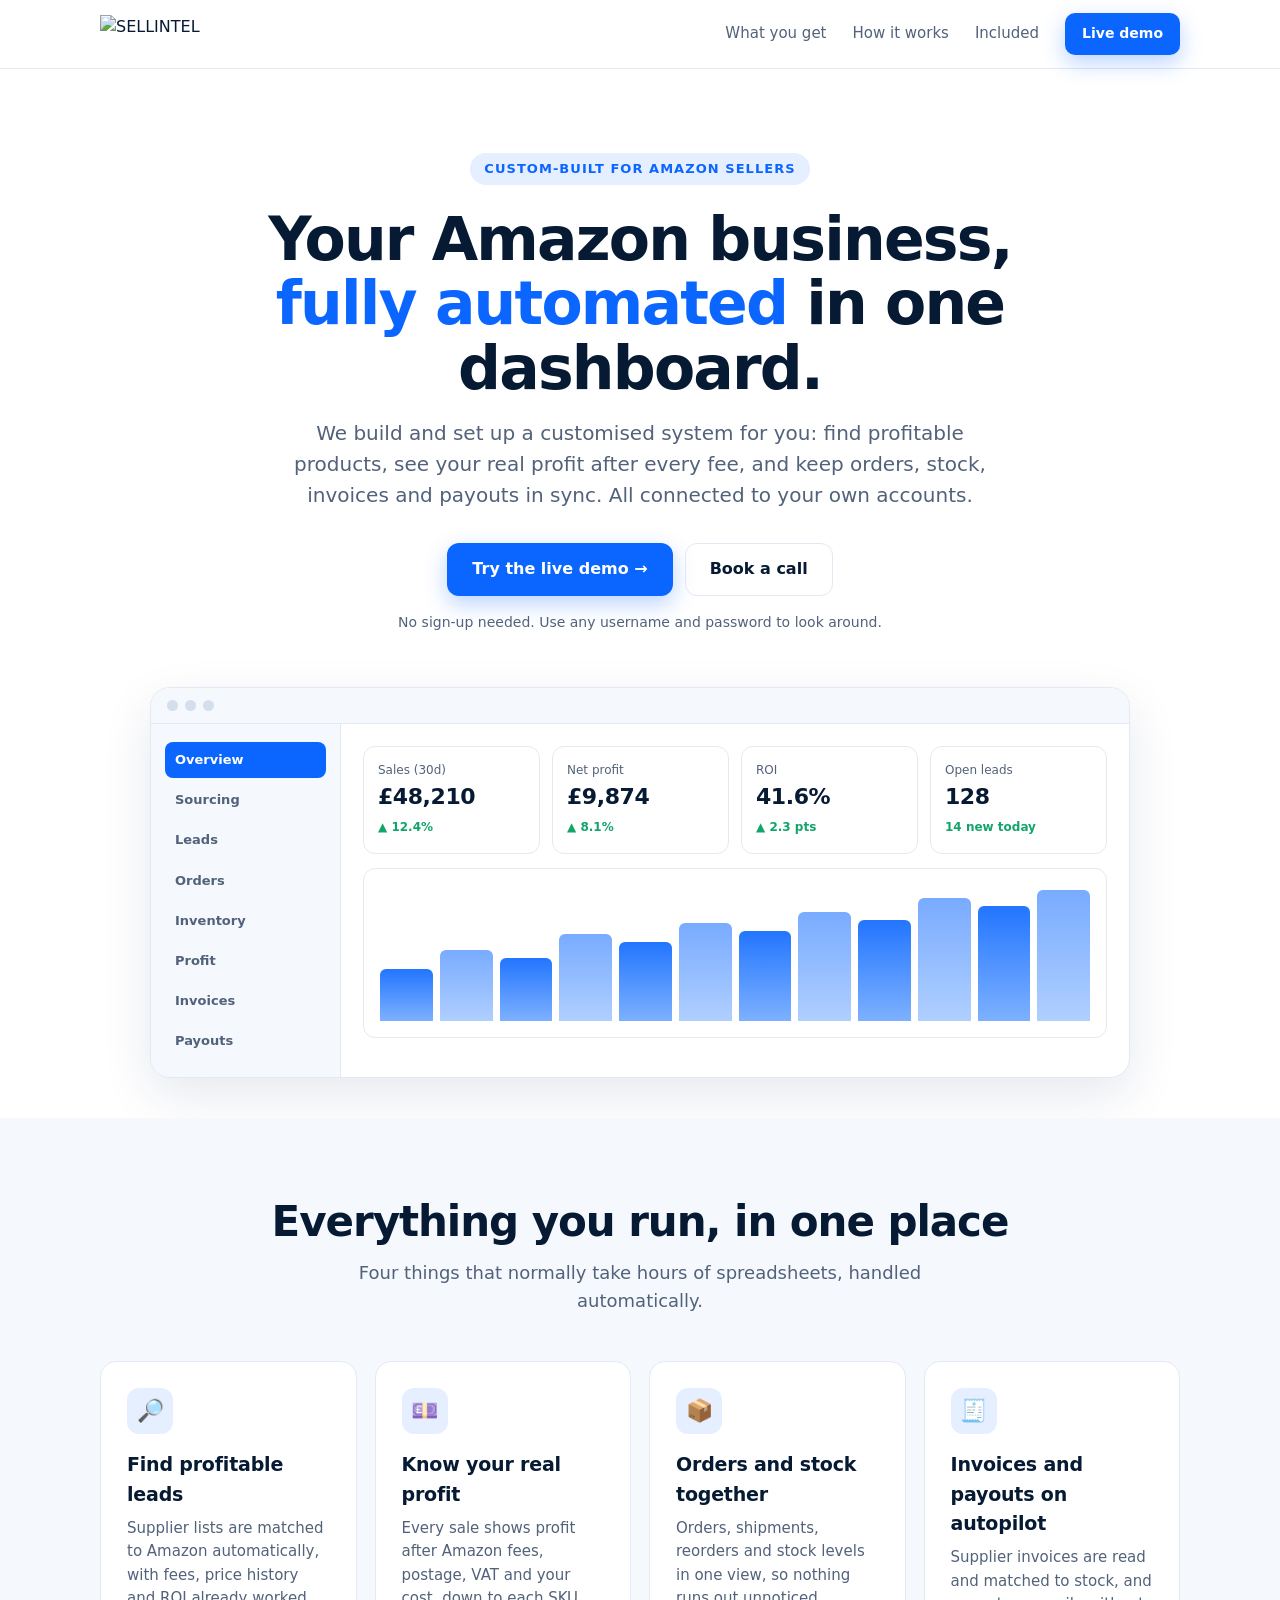
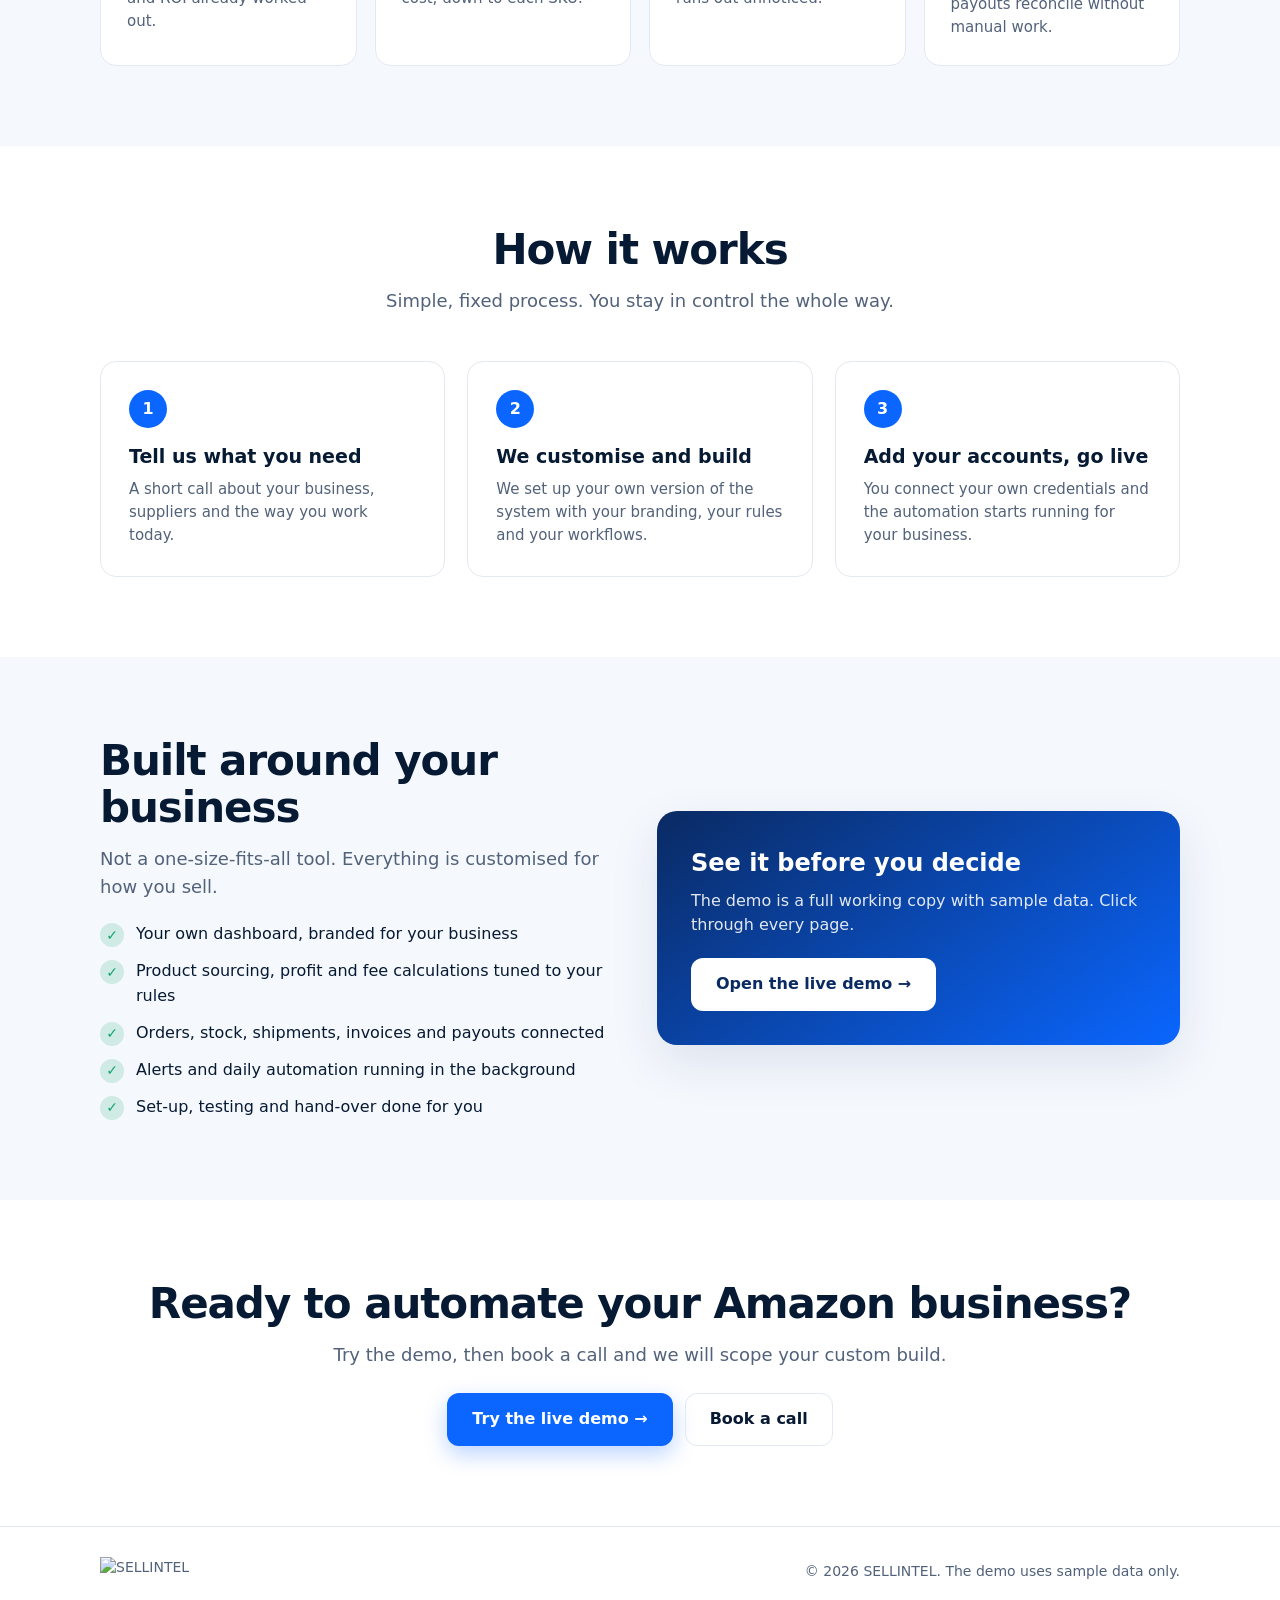
==== site/index.html @ 7b86ae95 "SELLINTEL demo site: landing page, sign-in and sample-data dashboard Static site (publish dir: site)" ====
<!doctype html>
<html lang="en">
<head>
<meta charset="UTF-8" />
<meta name="viewport" content="width=device-width, initial-scale=1" />
<title>SELLINTEL | Custom Amazon seller automation, built for you</title>
<meta name="description" content="We build a customised Amazon seller dashboard for your business: sourcing, real profit, orders, stock, invoices and payouts in one place. Try the live demo." />
<link rel="icon" href="/favicon-32.png" sizes="32x32" type="image/png" />
<link rel="apple-touch-icon" href="/icon-192.png" />
<style>
:root{
  --bg:#ffffff; --soft:#f5f8fd; --ink:#071a33; --muted:#52627a; --line:#e3e9f3;
  --accent:#0a66ff; --accent-d:#0850cc; --good:#12a46b; --card:#ffffff;
  --radius:16px; --shadow:0 18px 50px rgba(10,40,100,.10);
}
@media (prefers-color-scheme:dark){:root:not([data-theme=light]){--bg:#060d1a;--soft:#0b1628;--ink:#eef3fb;--muted:#9fb0c8;--line:#1a2a44;--card:#0c1a2f;--shadow:0 18px 50px rgba(0,0,0,.45)}}
*{box-sizing:border-box} html{scroll-behavior:smooth}
body{margin:0;background:var(--bg);color:var(--ink);font-family:Inter,system-ui,-apple-system,"Segoe UI",Roboto,sans-serif;line-height:1.55;-webkit-font-smoothing:antialiased}
a{color:inherit;text-decoration:none}
.wrap{max-width:1120px;margin:0 auto;padding:0 20px}
header{position:sticky;top:0;z-index:20;background:color-mix(in srgb,var(--bg) 88%,transparent);backdrop-filter:blur(12px);border-bottom:1px solid var(--line)}
.nav{display:flex;align-items:center;justify-content:space-between;height:68px}
.nav img{height:38px;width:auto;display:block}
.nav-links{display:flex;gap:26px;align-items:center;font-size:15px;color:var(--muted)}
.nav-links a:hover{color:var(--ink)}
.btn{display:inline-flex;align-items:center;justify-content:center;gap:8px;padding:13px 24px;border-radius:12px;font-weight:600;font-size:16px;border:1px solid transparent;cursor:pointer;transition:.18s}
.btn-primary{background:var(--accent);color:#fff;box-shadow:0 8px 22px rgba(10,102,255,.28)}
.btn-primary:hover{background:var(--accent-d);transform:translateY(-1px)}
.btn-ghost{background:transparent;border-color:var(--line);color:var(--ink)}
.btn-ghost:hover{border-color:var(--accent);color:var(--accent)}
.btn-sm{padding:9px 16px;font-size:14px;border-radius:10px}
.hero{padding:84px 0 40px;text-align:center}
.eyebrow{display:inline-block;font-size:13px;font-weight:600;letter-spacing:.08em;text-transform:uppercase;color:var(--accent);background:color-mix(in srgb,var(--accent) 10%,transparent);padding:6px 14px;border-radius:999px}
h1{font-size:clamp(34px,5.6vw,60px);line-height:1.07;letter-spacing:-.03em;margin:22px auto 18px;max-width:880px}
h1 em{font-style:normal;color:var(--accent)}
.sub{font-size:clamp(17px,2vw,20px);color:var(--muted);max-width:720px;margin:0 auto 32px}
.cta{display:flex;gap:12px;justify-content:center;flex-wrap:wrap}
.fine{font-size:14px;color:var(--muted);margin-top:16px}
/* dashboard mock */
.preview{margin:54px auto 0;max-width:980px;border-radius:20px;border:1px solid var(--line);background:var(--card);box-shadow:var(--shadow);overflow:hidden;text-align:left}
.pv-bar{display:flex;gap:7px;padding:12px 16px;border-bottom:1px solid var(--line);background:var(--soft)}
.pv-bar i{width:11px;height:11px;border-radius:50%;background:#d5deec;display:block}
.pv{display:grid;grid-template-columns:190px 1fr}
.pv-side{padding:18px 14px;border-right:1px solid var(--line);background:var(--soft);font-size:13px;color:var(--muted);display:flex;flex-direction:column;gap:4px}
.pv-side b{padding:8px 10px;border-radius:8px;font-weight:600}
.pv-side b.on{background:var(--accent);color:#fff}
.pv-main{padding:22px}
.kpis{display:grid;grid-template-columns:repeat(4,1fr);gap:12px}
.kpi{border:1px solid var(--line);border-radius:12px;padding:14px}
.kpi small{color:var(--muted);font-size:12px;display:block}
.kpi strong{font-size:22px;letter-spacing:-.02em}
.kpi span{font-size:12px;color:var(--good);font-weight:600}
.chart{margin-top:14px;border:1px solid var(--line);border-radius:12px;padding:16px;height:170px;display:flex;align-items:flex-end;gap:7px}
.chart i{flex:1;border-radius:6px 6px 0 0;background:linear-gradient(180deg,var(--accent),#6fa8ff);opacity:.9}
.chart i:nth-child(even){opacity:.55}
section{padding:80px 0}
.soft{background:var(--soft)}
h2{font-size:clamp(28px,3.8vw,42px);letter-spacing:-.025em;line-height:1.12;margin:0 0 14px;text-align:center}
.lead{text-align:center;color:var(--muted);font-size:18px;max-width:640px;margin:0 auto 46px}
.cards{display:grid;grid-template-columns:repeat(4,1fr);gap:18px}
.card{background:var(--card);border:1px solid var(--line);border-radius:var(--radius);padding:26px;transition:.2s}
.card:hover{transform:translateY(-3px);box-shadow:var(--shadow)}
.ico{width:46px;height:46px;border-radius:12px;display:grid;place-items:center;font-size:22px;margin-bottom:16px;background:color-mix(in srgb,var(--accent) 10%,transparent)}
.card h3{margin:0 0 8px;font-size:19px;letter-spacing:-.01em}
.card p{margin:0;color:var(--muted);font-size:15px}
.steps{display:grid;grid-template-columns:repeat(3,1fr);gap:22px;counter-reset:s}
.step{position:relative;padding:28px;border-radius:var(--radius);background:var(--card);border:1px solid var(--line)}
.step:before{counter-increment:s;content:counter(s);display:grid;place-items:center;width:38px;height:38px;border-radius:50%;background:var(--accent);color:#fff;font-weight:700;margin-bottom:14px}
.step h3{margin:0 0 6px;font-size:19px}.step p{margin:0;color:var(--muted);font-size:15px}
.incl{display:grid;grid-template-columns:1fr 1fr;gap:34px;align-items:center}
.incl h2{text-align:left}
.incl .lead{text-align:left;margin:0 0 22px}
.list{list-style:none;margin:0;padding:0;display:grid;gap:12px}
.list li{display:flex;gap:12px;align-items:flex-start;font-size:16px}
.list li:before{content:"✓";flex:none;width:24px;height:24px;border-radius:50%;display:grid;place-items:center;background:color-mix(in srgb,var(--good) 16%,transparent);color:var(--good);font-weight:800;font-size:14px;margin-top:1px}
.panel{border-radius:20px;padding:34px;background:linear-gradient(145deg,#0a2a63,#0a66ff);color:#fff;box-shadow:var(--shadow)}
.panel h3{margin:0 0 6px;font-size:24px}.panel p{margin:0 0 20px;opacity:.88}
.panel .btn{background:#fff;color:#0a2a63}
.final{text-align:center}
.final .cta{margin-top:24px}
footer{border-top:1px solid var(--line);padding:30px 0;color:var(--muted);font-size:14px}
.foot{display:flex;justify-content:space-between;align-items:center;gap:16px;flex-wrap:wrap}
.foot img{height:30px}
@media(max-width:900px){.cards{grid-template-columns:1fr 1fr}.steps{grid-template-columns:1fr}.incl{grid-template-columns:1fr}.incl h2,.incl .lead{text-align:center}}
@media(max-width:640px){
  .nav-links a.hide-m{display:none}.nav img{height:32px}
  .hero{padding:52px 0 24px}.cards{grid-template-columns:1fr}
  .pv{grid-template-columns:1fr}.pv-side{display:none}.kpis{grid-template-columns:1fr 1fr}
  section{padding:56px 0}.btn{width:100%}.cta{flex-direction:column}
}
</style>
</head>
<body>
<header>
  <div class="wrap nav">
    <a href="#top" aria-label="SELLINTEL home"><img src="/assets/sellintel-logo.png" alt="SELLINTEL" /></a>
    <nav class="nav-links">
      <a class="hide-m" href="#features">What you get</a>
      <a class="hide-m" href="#how">How it works</a>
      <a class="hide-m" href="#included">Included</a>
      <a class="btn btn-primary btn-sm" href="/signin">Live demo</a>
    </nav>
  </div>
</header>

<main id="top">
<div class="wrap hero">
  <span class="eyebrow">Custom-built for Amazon sellers</span>
  <h1>Your Amazon business, <em>fully automated</em> in one dashboard.</h1>
  <p class="sub">We build and set up a customised system for you: find profitable products, see your real profit after every fee, and keep orders, stock, invoices and payouts in sync. All connected to your own accounts.</p>
  <div class="cta">
    <a class="btn btn-primary" href="/signin">Try the live demo →</a>
    <a class="btn btn-ghost" href="#contact">Book a call</a>
  </div>
  <p class="fine">No sign-up needed. Use any username and password to look around.</p>

  <div class="preview" aria-label="Dashboard preview">
    <div class="pv-bar"><i></i><i></i><i></i></div>
    <div class="pv">
      <div class="pv-side"><b class="on">Overview</b><b>Sourcing</b><b>Leads</b><b>Orders</b><b>Inventory</b><b>Profit</b><b>Invoices</b><b>Payouts</b></div>
      <div class="pv-main">
        <div class="kpis">
          <div class="kpi"><small>Sales (30d)</small><strong>£48,210</strong><br><span>▲ 12.4%</span></div>
          <div class="kpi"><small>Net profit</small><strong>£9,874</strong><br><span>▲ 8.1%</span></div>
          <div class="kpi"><small>ROI</small><strong>41.6%</strong><br><span>▲ 2.3 pts</span></div>
          <div class="kpi"><small>Open leads</small><strong>128</strong><br><span>14 new today</span></div>
        </div>
        <div class="chart" aria-hidden="true"><i style="height:38%"></i><i style="height:52%"></i><i style="height:46%"></i><i style="height:64%"></i><i style="height:58%"></i><i style="height:72%"></i><i style="height:66%"></i><i style="height:80%"></i><i style="height:74%"></i><i style="height:90%"></i><i style="height:84%"></i><i style="height:96%"></i></div>
      </div>
    </div>
  </div>
</div>

<section id="features" class="soft">
  <div class="wrap">
    <h2>Everything you run, in one place</h2>
    <p class="lead">Four things that normally take hours of spreadsheets, handled automatically.</p>
    <div class="cards">
      <div class="card"><div class="ico">🔎</div><h3>Find profitable leads</h3><p>Supplier lists are matched to Amazon automatically, with fees, price history and ROI already worked out.</p></div>
      <div class="card"><div class="ico">💷</div><h3>Know your real profit</h3><p>Every sale shows profit after Amazon fees, postage, VAT and your cost, down to each SKU.</p></div>
      <div class="card"><div class="ico">📦</div><h3>Orders and stock together</h3><p>Orders, shipments, reorders and stock levels in one view, so nothing runs out unnoticed.</p></div>
      <div class="card"><div class="ico">🧾</div><h3>Invoices and payouts on autopilot</h3><p>Supplier invoices are read and matched to stock, and payouts reconcile without manual work.</p></div>
    </div>
  </div>
</section>

<section id="how">
  <div class="wrap">
    <h2>How it works</h2>
    <p class="lead">Simple, fixed process. You stay in control the whole way.</p>
    <div class="steps">
      <div class="step"><h3>Tell us what you need</h3><p>A short call about your business, suppliers and the way you work today.</p></div>
      <div class="step"><h3>We customise and build</h3><p>We set up your own version of the system with your branding, your rules and your workflows.</p></div>
      <div class="step"><h3>Add your accounts, go live</h3><p>You connect your own credentials and the automation starts running for your business.</p></div>
    </div>
  </div>
</section>

<section id="included" class="soft">
  <div class="wrap incl">
    <div>
      <h2>Built around your business</h2>
      <p class="lead">Not a one-size-fits-all tool. Everything is customised for how you sell.</p>
      <ul class="list">
        <li>Your own dashboard, branded for your business</li>
        <li>Product sourcing, profit and fee calculations tuned to your rules</li>
        <li>Orders, stock, shipments, invoices and payouts connected</li>
        <li>Alerts and daily automation running in the background</li>
        <li>Set-up, testing and hand-over done for you</li>
      </ul>
    </div>
    <div class="panel" id="contact">
      <h3>See it before you decide</h3>
      <p>The demo is a full working copy with sample data. Click through every page.</p>
      <a class="btn" href="/signin">Open the live demo →</a>
    </div>
  </div>
</section>

<section class="final">
  <div class="wrap">
    <h2>Ready to automate your Amazon business?</h2>
    <p class="lead" style="margin-bottom:0">Try the demo, then book a call and we will scope your custom build.</p>
    <div class="cta">
      <a class="btn btn-primary" href="/signin">Try the live demo →</a>
      <a class="btn btn-ghost" href="mailto:hello@sellintel.example">Book a call</a>
    </div>
  </div>
</section>
</main>

<footer>
  <div class="wrap foot">
    <img src="/assets/sellintel-logo.png" alt="SELLINTEL" />
    <span>© <span id="y"></span> SELLINTEL. The demo uses sample data only.</span>
  </div>
</footer>
<script>document.getElementById('y').textContent=new Date().getFullYear()</script>
</body>
</html>
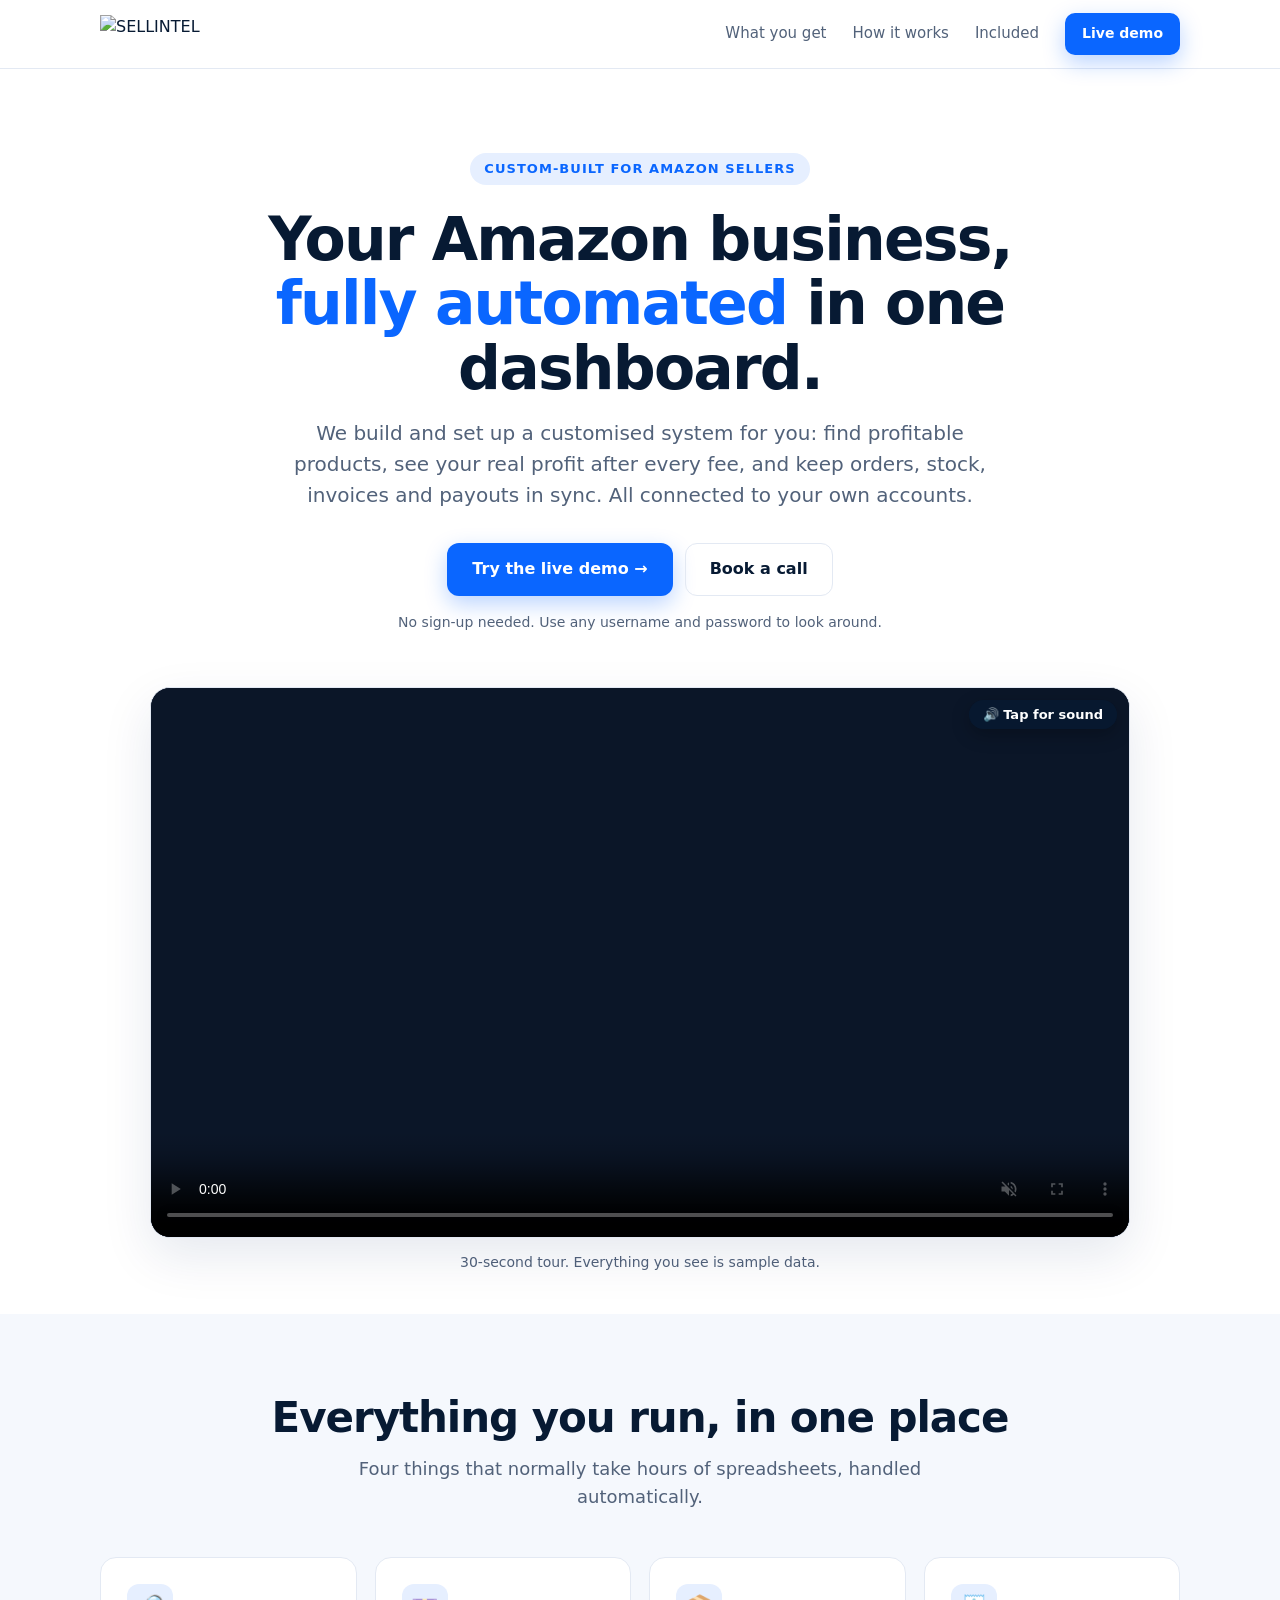
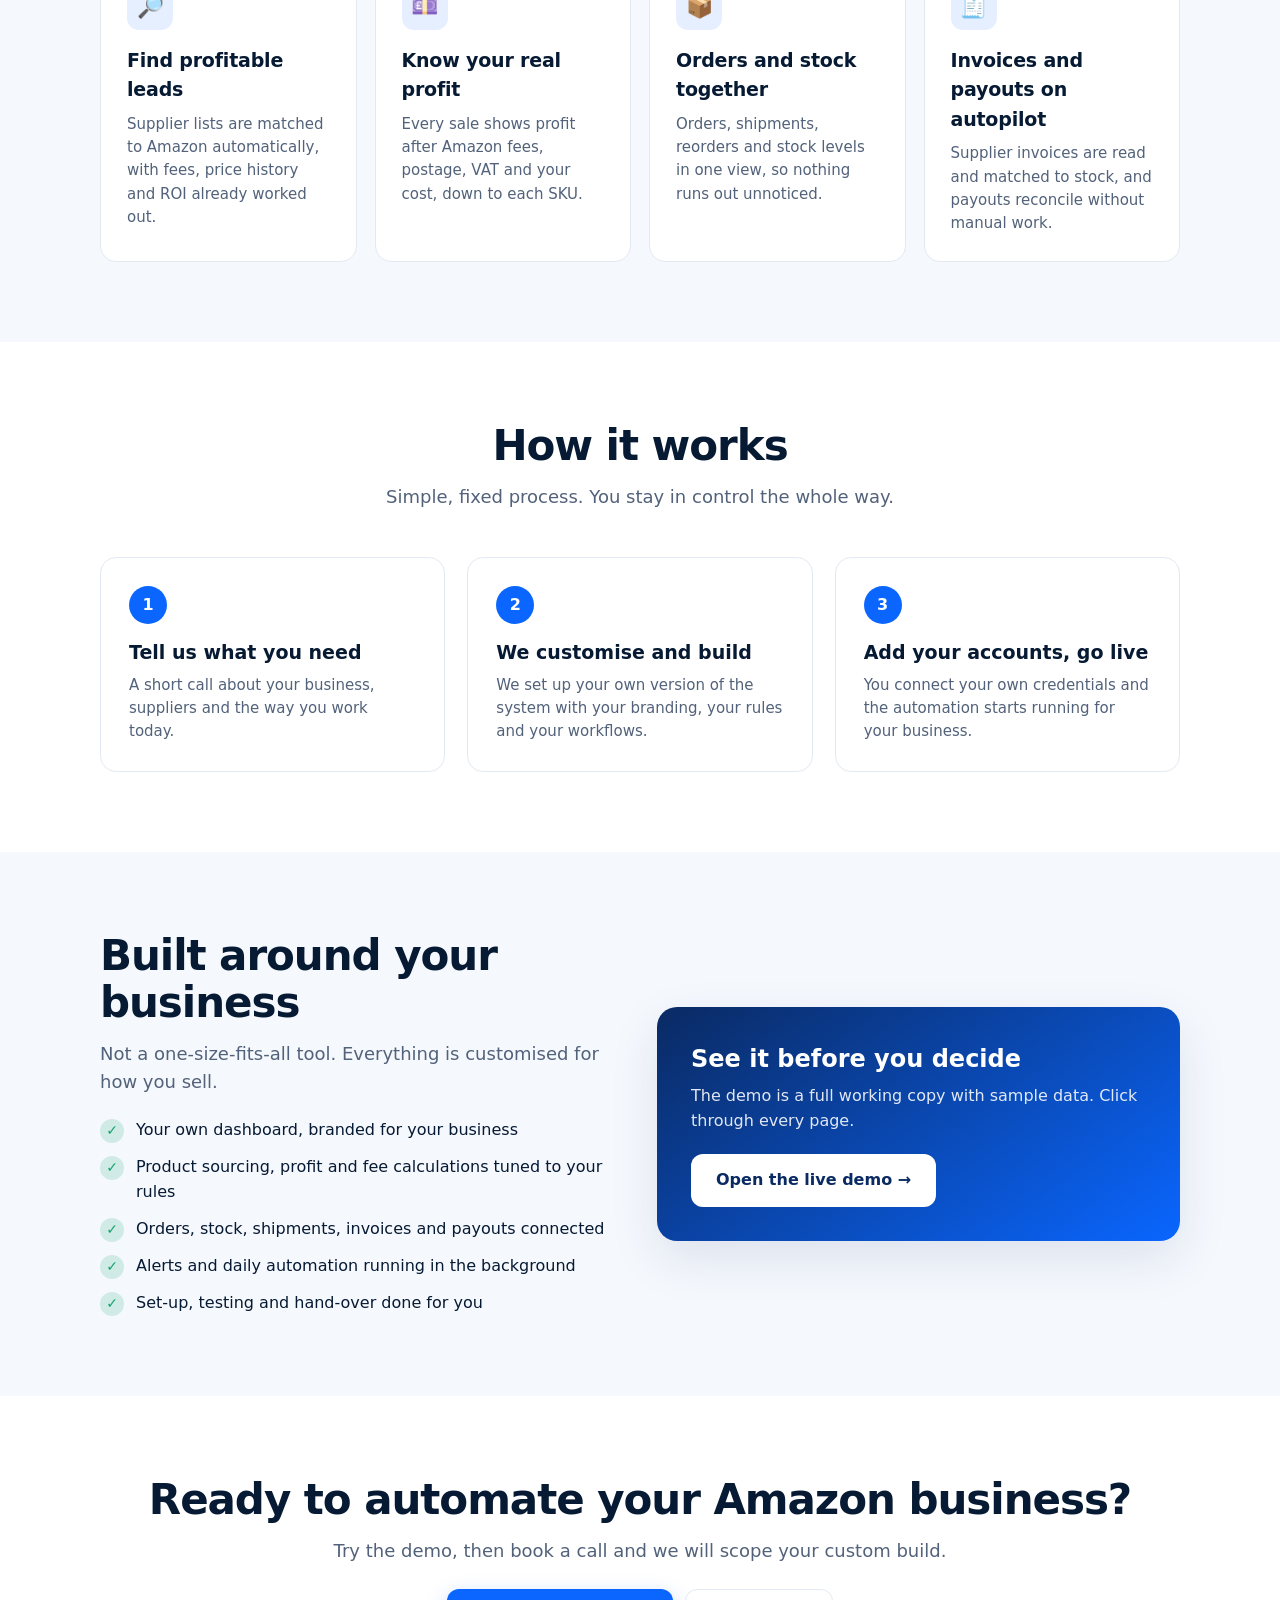
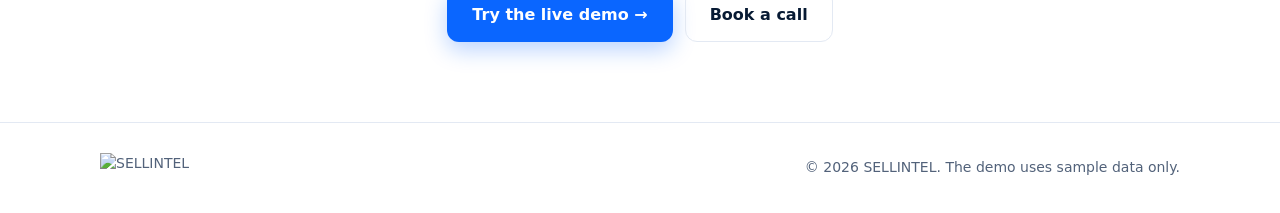
==== commit 2161e007: "SELLINTEL landing: replace CSS dashboard mock with product video (wide + tall), fix hero side gutter" ====
--- a/site/index.html
+++ b/site/index.html
@@ -29,30 +29,21 @@
 .btn-ghost{background:transparent;border-color:var(--line);color:var(--ink)}
 .btn-ghost:hover{border-color:var(--accent);color:var(--accent)}
 .btn-sm{padding:9px 16px;font-size:14px;border-radius:10px}
-.hero{padding:84px 0 40px;text-align:center}
+.hero{padding:84px 20px 40px;text-align:center}
 .eyebrow{display:inline-block;font-size:13px;font-weight:600;letter-spacing:.08em;text-transform:uppercase;color:var(--accent);background:color-mix(in srgb,var(--accent) 10%,transparent);padding:6px 14px;border-radius:999px}
 h1{font-size:clamp(34px,5.6vw,60px);line-height:1.07;letter-spacing:-.03em;margin:22px auto 18px;max-width:880px}
 h1 em{font-style:normal;color:var(--accent)}
 .sub{font-size:clamp(17px,2vw,20px);color:var(--muted);max-width:720px;margin:0 auto 32px}
 .cta{display:flex;gap:12px;justify-content:center;flex-wrap:wrap}
 .fine{font-size:14px;color:var(--muted);margin-top:16px}
-/* dashboard mock */
-.preview{margin:54px auto 0;max-width:980px;border-radius:20px;border:1px solid var(--line);background:var(--card);box-shadow:var(--shadow);overflow:hidden;text-align:left}
-.pv-bar{display:flex;gap:7px;padding:12px 16px;border-bottom:1px solid var(--line);background:var(--soft)}
-.pv-bar i{width:11px;height:11px;border-radius:50%;background:#d5deec;display:block}
-.pv{display:grid;grid-template-columns:190px 1fr}
-.pv-side{padding:18px 14px;border-right:1px solid var(--line);background:var(--soft);font-size:13px;color:var(--muted);display:flex;flex-direction:column;gap:4px}
-.pv-side b{padding:8px 10px;border-radius:8px;font-weight:600}
-.pv-side b.on{background:var(--accent);color:#fff}
-.pv-main{padding:22px}
-.kpis{display:grid;grid-template-columns:repeat(4,1fr);gap:12px}
-.kpi{border:1px solid var(--line);border-radius:12px;padding:14px}
-.kpi small{color:var(--muted);font-size:12px;display:block}
-.kpi strong{font-size:22px;letter-spacing:-.02em}
-.kpi span{font-size:12px;color:var(--good);font-weight:600}
-.chart{margin-top:14px;border:1px solid var(--line);border-radius:12px;padding:16px;height:170px;display:flex;align-items:flex-end;gap:7px}
-.chart i{flex:1;border-radius:6px 6px 0 0;background:linear-gradient(180deg,var(--accent),#6fa8ff);opacity:.9}
-.chart i:nth-child(even){opacity:.55}
+/* demo video */
+.demo-video{position:relative;margin:54px auto 0;max-width:980px;aspect-ratio:16/9;border-radius:20px;border:1px solid var(--line);background:#0b1628;box-shadow:var(--shadow);overflow:hidden}
+.demo-video video{display:block;width:100%;height:100%;object-fit:cover;background:#0b1628}
+.sound-chip{position:absolute;right:12px;top:12px;z-index:2;display:inline-flex;align-items:center;gap:6px;padding:8px 14px;border-radius:999px;border:0;cursor:pointer;font:600 13px/1 Inter,system-ui,sans-serif;color:#fff;background:rgba(7,26,51,.78);-webkit-backdrop-filter:blur(6px);backdrop-filter:blur(6px);box-shadow:0 6px 18px rgba(0,0,0,.25);transition:.18s}
+.sound-chip:hover{background:rgba(10,102,255,.92)}
+.sound-chip[hidden]{display:none}
+.sound-chip:focus-visible,.demo-video video:focus-visible{outline:3px solid var(--accent);outline-offset:2px}
+.video-note{margin:14px auto 0;font-size:14px;color:var(--muted);text-align:center}
 section{padding:80px 0}
 .soft{background:var(--soft)}
 h2{font-size:clamp(28px,3.8vw,42px);letter-spacing:-.025em;line-height:1.12;margin:0 0 14px;text-align:center}
@@ -84,8 +75,8 @@
 @media(max-width:900px){.cards{grid-template-columns:1fr 1fr}.steps{grid-template-columns:1fr}.incl{grid-template-columns:1fr}.incl h2,.incl .lead{text-align:center}}
 @media(max-width:640px){
   .nav-links a.hide-m{display:none}.nav img{height:32px}
-  .hero{padding:52px 0 24px}.cards{grid-template-columns:1fr}
-  .pv{grid-template-columns:1fr}.pv-side{display:none}.kpis{grid-template-columns:1fr 1fr}
+  .hero{padding:52px 16px 24px}.cards{grid-template-columns:1fr}
+  .demo-video{aspect-ratio:9/16;max-width:min(100%,calc(78vh * 9 / 16));max-width:min(100%,calc(78svh * 9 / 16));border-radius:16px}
   section{padding:56px 0}.btn{width:100%}.cta{flex-direction:column}
 }
 </style>
@@ -114,21 +105,43 @@
   </div>
   <p class="fine">No sign-up needed. Use any username and password to look around.</p>
 
-  <div class="preview" aria-label="Dashboard preview">
-    <div class="pv-bar"><i></i><i></i><i></i></div>
-    <div class="pv">
-      <div class="pv-side"><b class="on">Overview</b><b>Sourcing</b><b>Leads</b><b>Orders</b><b>Inventory</b><b>Profit</b><b>Invoices</b><b>Payouts</b></div>
-      <div class="pv-main">
-        <div class="kpis">
-          <div class="kpi"><small>Sales (30d)</small><strong>£48,210</strong><br><span>▲ 12.4%</span></div>
-          <div class="kpi"><small>Net profit</small><strong>£9,874</strong><br><span>▲ 8.1%</span></div>
-          <div class="kpi"><small>ROI</small><strong>41.6%</strong><br><span>▲ 2.3 pts</span></div>
-          <div class="kpi"><small>Open leads</small><strong>128</strong><br><span>14 new today</span></div>
-        </div>
-        <div class="chart" aria-hidden="true"><i style="height:38%"></i><i style="height:52%"></i><i style="height:46%"></i><i style="height:64%"></i><i style="height:58%"></i><i style="height:72%"></i><i style="height:66%"></i><i style="height:80%"></i><i style="height:74%"></i><i style="height:90%"></i><i style="height:84%"></i><i style="height:96%"></i></div>
-      </div>
-    </div>
-  </div>
+  <div class="demo-video" id="demoVideo">
+    <video id="heroVideo" controls muted loop playsinline preload="none" tabindex="0"
+      src="/assets/sellintel-demo-wide.mp4"
+      aria-label="SELLINTEL product video: your whole Amazon business in one dashboard"></video>
+    <button type="button" class="sound-chip" id="soundChip" aria-label="Turn sound on">🔊 Tap for sound</button>
+  </div>
+  <p class="video-note">30-second tour. Everything you see is sample data.</p>
+  <script>
+  (function(){
+    var v=document.getElementById('heroVideo'),chip=document.getElementById('soundChip');
+    if(!v)return;
+    var mq=window.matchMedia('(max-width:640px)'),cur='';
+    function pick(){
+      var k=mq.matches?'tall':'wide'; if(k===cur)return; cur=k;
+      var was=!v.paused;
+      v.poster='/assets/sellintel-demo-'+k+'.jpg';
+      v.src='/assets/sellintel-demo-'+k+'.mp4';
+      v.load(); if(was){try{var p=v.play();if(p&&p.catch)p.catch(function(){});}catch(e){}}
+    }
+    pick();
+    if(mq.addEventListener)mq.addEventListener('change',pick);else if(mq.addListener)mq.addListener(pick);
+    function sync(){chip.hidden=!v.muted||v.volume===0;}
+    v.addEventListener('volumechange',sync);sync();
+    chip.addEventListener('click',function(){v.muted=false;if(v.volume===0)v.volume=1;v.currentTime=0;var p=v.play();if(p&&p.catch)p.catch(function(){});sync();});
+    var reduce=window.matchMedia('(prefers-reduced-motion: reduce)').matches;
+    if('IntersectionObserver' in window){
+      var userPaused=false;
+      v.addEventListener('pause',function(){if(v.dataset.auto!=='1')userPaused=true;v.dataset.auto='';});
+      v.addEventListener('play',function(){userPaused=false;});
+      new IntersectionObserver(function(es){es.forEach(function(e){
+        if(e.isIntersecting&&e.intersectionRatio>=.4){
+          if(!reduce&&v.paused&&!userPaused){var p=v.play();if(p&&p.catch)p.catch(function(){});}
+        }else if(!v.paused){v.dataset.auto='1';v.pause();}
+      });},{threshold:[0,.4]}).observe(v);
+    }
+  })();
+  </script>
 </div>
 
 <section id="features" class="soft">
